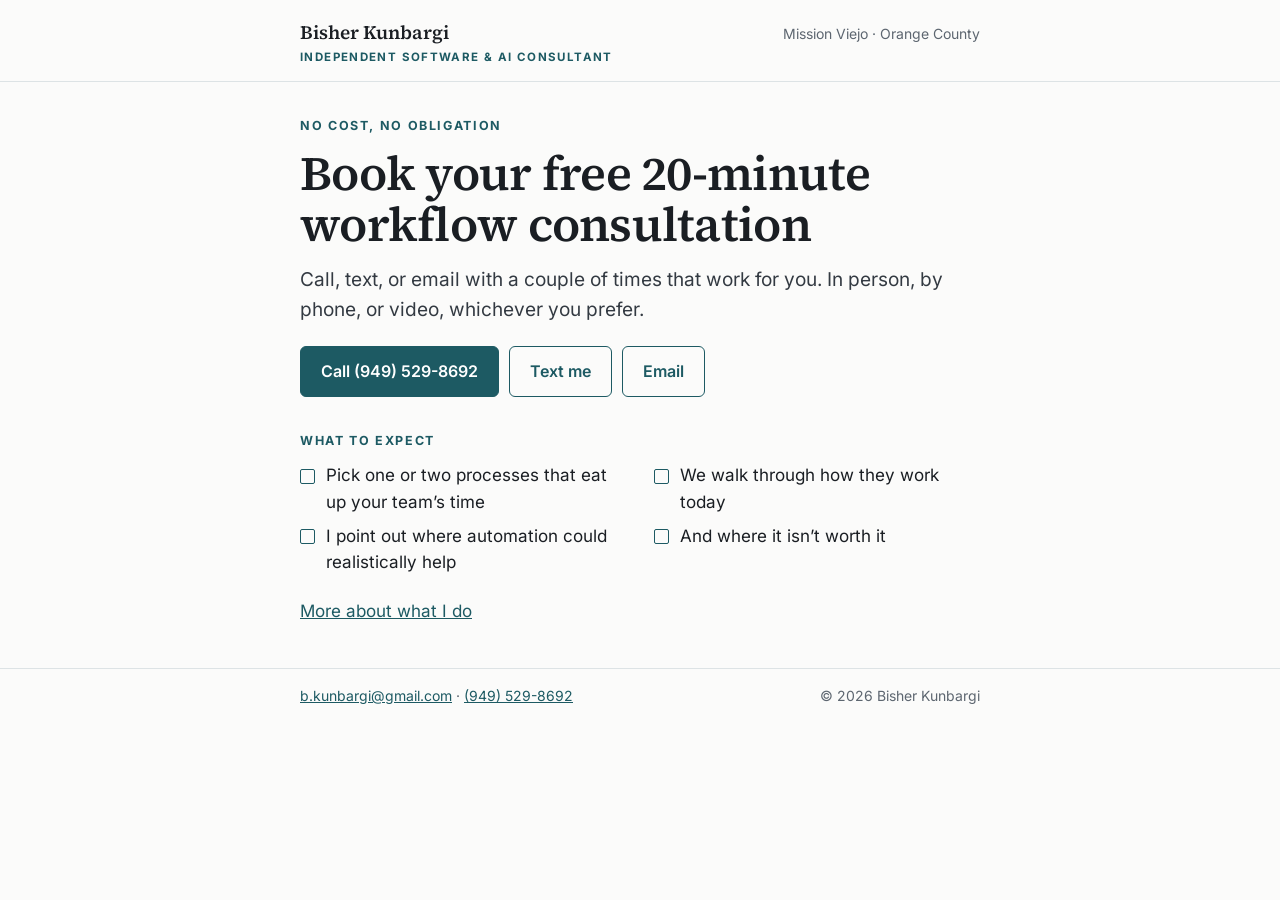
==== book/index.html @ 775f982f "Consulting site for bisher.work Co-Authored-By: Claude Opus 5.5 <noreply@anthropic.com>" ====
<!doctype html>
<html lang="en">
<head>
<meta charset="utf-8">
<meta name="viewport" content="width=device-width, initial-scale=1">
<title>Book a free 20-minute consultation · Bisher Kunbargi</title>
<meta name="description" content="Book a free, no-obligation 20-minute workflow consultation with Bisher Kunbargi.">
<!--
  The QR code on the printed flyer opens this page, so its URL must never change.
  To switch to online booking, paste the Calendly (or Cal.com) link below and push:
  visitors are then forwarded straight to it. Leave it empty to show call/text/email.
-->
<script>
  const BOOKING_URL = "";
  if (BOOKING_URL) location.replace(BOOKING_URL);
</script>
<link rel="icon" href="/favicon.svg" type="image/svg+xml">
<link rel="stylesheet" href="/style.css">
</head>
<body>
<header class="site"><div class="wrap">
  <a class="brand" href="/">Bisher Kunbargi<small>Independent Software &amp; AI Consultant</small></a>
  <span class="where">Mission Viejo · Orange County</span>
</div></header>

<main class="wrap">
  <section>
    <div class="label">No cost, no obligation</div>
    <h1>Book your free <span style="white-space:nowrap">20-minute</span> workflow consultation</h1>
    <p class="lede">Call, text, or email with a couple of times that work for you. In person, by phone, or video, whichever you prefer.</p>
    <div class="actions">
      <a class="btn primary" href="tel:+19495298692">Call (949) 529-8692</a>
      <a class="btn secondary" href="sms:+19495298692">Text me</a>
      <a class="btn secondary" href="mailto:b.kunbargi@gmail.com?subject=Free%2020-minute%20workflow%20consultation&amp;body=Hi%20Bisher%2C%0A%0AI%27d%20like%20to%20book%20the%20free%2020-minute%20workflow%20consultation.%0A%0ABusiness%3A%20%0AA%20process%20I%27d%20like%20to%20talk%20about%3A%20%0ATimes%20that%20work%20for%20me%3A%20%0A">Email</a>
    </div>
  </section>

  <section>
    <div class="label">What to expect</div>
    <ul class="checks">
      <li>Pick one or two processes that eat up your team’s time</li>
      <li>We walk through how they work today</li>
      <li>I point out where automation could realistically help</li>
      <li>And where it isn’t worth it</li>
    </ul>
    <p style="margin-top:22px"><a href="/">More about what I do</a></p>
  </section>
</main>

<footer class="site"><div class="wrap">
  <span><a href="mailto:b.kunbargi@gmail.com">b.kunbargi@gmail.com</a> · <a href="tel:+19495298692">(949) 529-8692</a></span>
  <span>© 2026 Bisher Kunbargi</span>
</div></footer>
</body>
</html>
---- style.css ----
@font-face { font-family: "Inter"; font-weight: 400; font-display: swap; src: url("/fonts/inter-400.woff2") format("woff2"); }
@font-face { font-family: "Inter"; font-weight: 600; font-display: swap; src: url("/fonts/inter-600.woff2") format("woff2"); }
@font-face { font-family: "Inter"; font-weight: 700; font-display: swap; src: url("/fonts/inter-700.woff2") format("woff2"); }
@font-face { font-family: "Source Serif 4"; font-weight: 600; font-display: swap; src: url("/fonts/source-serif-4-600.woff2") format("woff2"); }

:root {
  --bg: #fbfbfa; --surface: #ffffff; --ink: #1a1e23; --body: #333a42; --muted: #5d6670;
  --accent: #1d5a63; --on-accent: #ffffff; --tint: #eef5f5; --rule: #dde3e5;
  --serif: "Source Serif 4", "Iowan Old Style", Georgia, serif;
  --sans: "Inter", -apple-system, "Helvetica Neue", Arial, sans-serif;
  color-scheme: light dark;
}
@media (prefers-color-scheme: dark) {
  :root {
    --bg: #111518; --surface: #171c20; --ink: #eef2f3; --body: #c9d1d6; --muted: #98a3ab;
    --accent: #74b6be; --on-accent: #0b1d20; --tint: #16262a; --rule: #2a3439;
  }
}

* { box-sizing: border-box; margin: 0; padding: 0; }
html { -webkit-text-size-adjust: 100%; }
body { background: var(--bg); color: var(--body); font-family: var(--sans); font-size: 17px; line-height: 1.55; }
a { color: var(--accent); }
.wrap { max-width: 720px; margin: 0 auto; padding: 0 20px; }

header.site { border-bottom: 1px solid var(--rule); }
header.site .wrap { display: flex; justify-content: space-between; align-items: baseline; gap: 12px; padding-top: 18px; padding-bottom: 14px; flex-wrap: wrap; }
.brand { font-family: var(--serif); font-weight: 600; font-size: 19px; color: var(--ink); text-decoration: none; }
.brand small { display: block; font-family: var(--sans); font-size: 11.5px; font-weight: 700; letter-spacing: .12em; text-transform: uppercase; color: var(--accent); margin-top: 2px; }
.where { font-size: 14px; color: var(--muted); }

section { padding: 34px 0 0; }
h1 { font-family: var(--serif); font-weight: 600; font-size: clamp(34px, 8vw, 48px); line-height: 1.08; letter-spacing: -0.015em; color: var(--ink); }
.lede { font-size: 19px; margin-top: 14px; max-width: 36em; }
.label { font-size: 12.5px; font-weight: 700; letter-spacing: .13em; text-transform: uppercase; color: var(--accent); margin-bottom: 12px; }
h2 { font-family: var(--serif); font-weight: 600; font-size: 26px; line-height: 1.2; color: var(--ink); margin-bottom: 10px; }
h3 { font-size: 17px; font-weight: 600; color: var(--ink); line-height: 1.35; }

.actions { display: flex; flex-wrap: wrap; gap: 10px; margin-top: 22px; }
.btn { display: inline-flex; align-items: center; justify-content: center; min-height: 48px; padding: 12px 20px; border-radius: 6px;
       font-weight: 600; font-size: 16px; text-decoration: none; border: 1.5px solid var(--accent); }
.btn.primary { background: var(--accent); color: var(--on-accent); }
.btn.secondary { color: var(--accent); background: transparent; }
.btn:focus-visible { outline: 3px solid var(--ink); outline-offset: 2px; }

ul.checks { list-style: none; display: grid; gap: 8px 28px; }
ul.checks li { position: relative; padding-left: 26px; color: var(--ink); }
ul.checks li::before { content: ""; position: absolute; left: 0; top: .38em; width: 13px; height: 13px; border: 1.5px solid var(--accent); border-radius: 2px; }
@media (min-width: 620px) { ul.checks { grid-template-columns: 1fr 1fr; } }

.services { display: grid; gap: 18px 32px; border-top: 1px solid var(--rule); padding-top: 18px; }
@media (min-width: 620px) { .services { grid-template-columns: 1fr 1fr; } }
.svc { display: grid; grid-template-columns: 34px 1fr; }
.svc .n { font-family: var(--serif); font-weight: 600; color: var(--accent); }
.svc p { font-size: 15.5px; margin-top: 3px; }

.how { display: grid; gap: 16px 28px; border-top: 1px solid var(--rule); padding-top: 18px; }
@media (min-width: 620px) { .how { grid-template-columns: repeat(3, 1fr); } }
.how p { font-size: 15.5px; color: var(--muted); margin-top: 3px; }

.offer { background: var(--tint); border: 1.5px solid var(--accent); border-radius: 8px; padding: 24px 22px; }
.offer .tag { font-size: 12px; font-weight: 700; letter-spacing: .13em; text-transform: uppercase; color: var(--accent); }
.offer h2 { font-family: var(--sans); font-weight: 700; font-size: 22px; text-transform: uppercase; letter-spacing: .01em; margin: 6px 0 10px; }
.offer .fine { font-size: 14.5px; color: var(--muted); margin-top: 10px; }

dl.contact { display: grid; grid-template-columns: max-content 1fr; gap: 8px 18px; border-top: 1px solid var(--rule); padding-top: 18px; }
dl.contact dt { color: var(--muted); font-size: 15px; }
dl.contact dd { color: var(--ink); font-weight: 600; overflow-wrap: anywhere; }

footer.site { margin-top: 44px; border-top: 1px solid var(--rule); }
footer.site .wrap { display: flex; justify-content: space-between; gap: 12px; flex-wrap: wrap; padding-top: 16px; padding-bottom: 28px; font-size: 14px; color: var(--muted); }
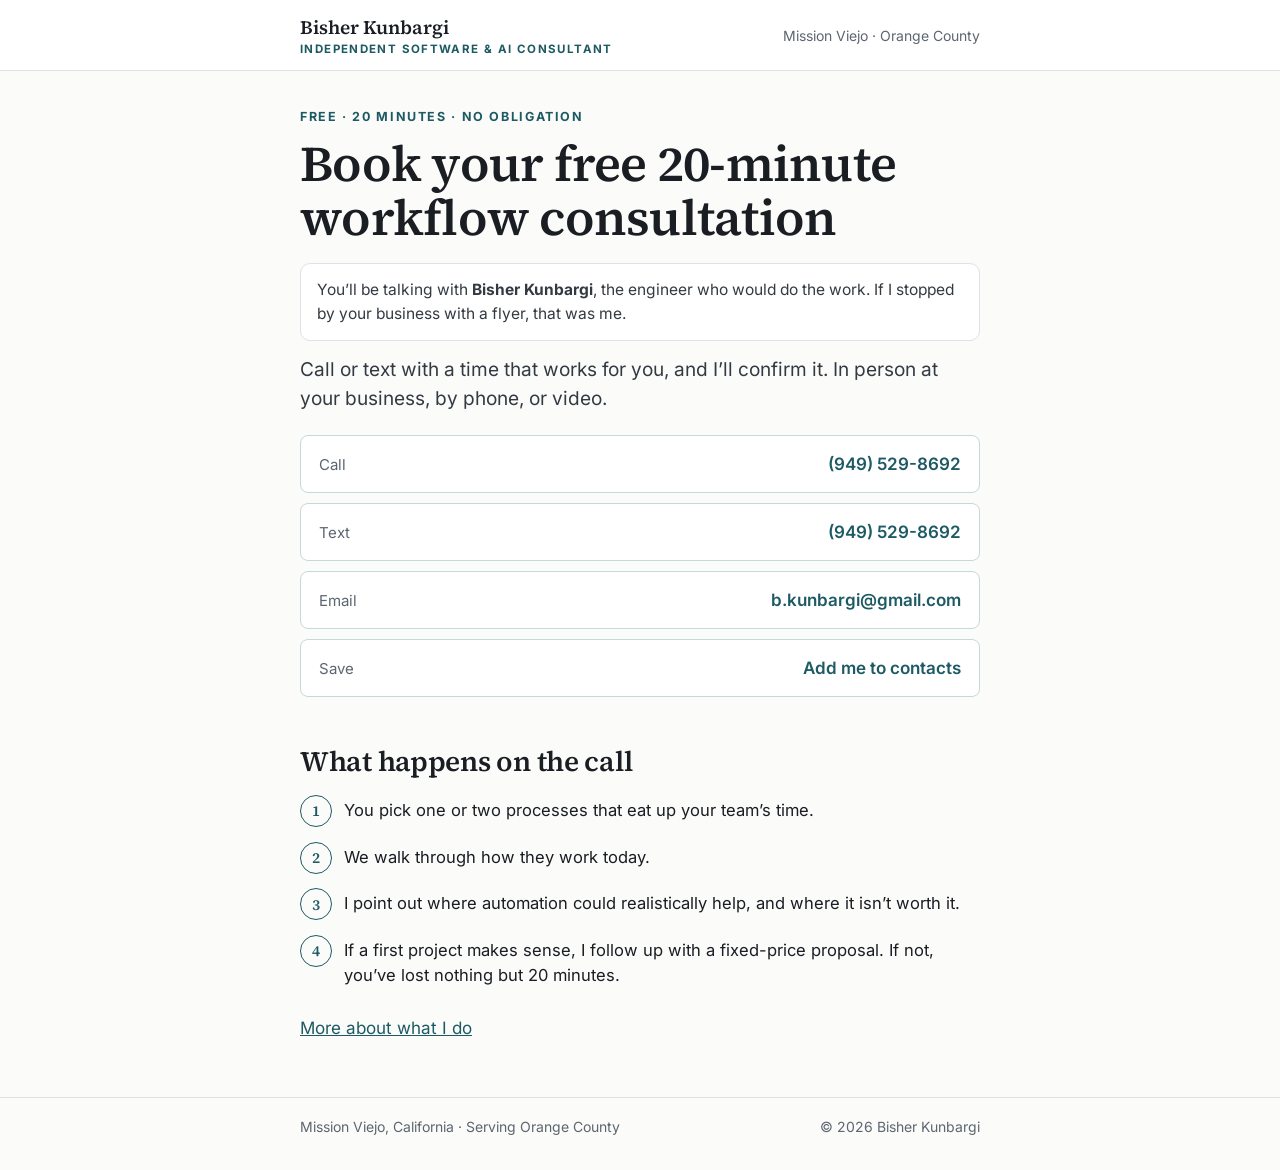
==== commit 90ac346a: "Redesign from review: clear hierarchy, listed contact rows, about section, call steps, SEO and share" ====
--- a/book/index.html
+++ b/book/index.html
@@ -3,17 +3,23 @@
 <head>
 <meta charset="utf-8">
 <meta name="viewport" content="width=device-width, initial-scale=1">
+<meta name="color-scheme" content="only light">
 <title>Book a free 20-minute consultation · Bisher Kunbargi</title>
-<meta name="description" content="Book a free, no-obligation 20-minute workflow consultation with Bisher Kunbargi.">
+<meta name="description" content="Book a free, no-obligation 20-minute workflow consultation with Bisher Kunbargi, a software engineer in Mission Viejo.">
+<link rel="canonical" href="https://bisher.work/book/">
+<meta property="og:site_name" content="Bisher Kunbargi">
+<meta property="og:title" content="Book a free 20-minute workflow consultation">
+<meta property="og:description" content="No cost, no obligation. In person, by phone, or video.">
+<meta property="og:url" content="https://bisher.work/book/">
+<meta property="og:type" content="website">
+<meta property="og:image" content="https://bisher.work/og.png">
+<meta name="twitter:card" content="summary_large_image">
 <!--
   The QR code on the printed flyer opens this page, so its URL must never change.
-  To switch to online booking, paste the Calendly (or Cal.com) link below and push:
-  visitors are then forwarded straight to it. Leave it empty to show call/text/email.
+  When online booking exists, add a "Pick a time" button (class="btn") above the
+  contact rows that links to the Calendly/Cal.com page. Link out; don't redirect,
+  so this page (and the call/text fallback) stays one Back tap away.
 -->
-<script>
-  const BOOKING_URL = "";
-  if (BOOKING_URL) location.replace(BOOKING_URL);
-</script>
 <link rel="icon" href="/favicon.svg" type="image/svg+xml">
 <link rel="stylesheet" href="/style.css">
 </head>
@@ -24,31 +30,35 @@
 </div></header>
 
 <main class="wrap">
-  <section>
-    <div class="label">No cost, no obligation</div>
+  <section class="hero">
+    <div class="eyebrow">Free · 20 minutes · No obligation</div>
     <h1>Book your free <span style="white-space:nowrap">20-minute</span> workflow consultation</h1>
-    <p class="lede">Call, text, or email with a couple of times that work for you. In person, by phone, or video, whichever you prefer.</p>
-    <div class="actions">
-      <a class="btn primary" href="tel:+19495298692">Call (949) 529-8692</a>
-      <a class="btn secondary" href="sms:+19495298692">Text me</a>
-      <a class="btn secondary" href="mailto:b.kunbargi@gmail.com?subject=Free%2020-minute%20workflow%20consultation&amp;body=Hi%20Bisher%2C%0A%0AI%27d%20like%20to%20book%20the%20free%2020-minute%20workflow%20consultation.%0A%0ABusiness%3A%20%0AA%20process%20I%27d%20like%20to%20talk%20about%3A%20%0ATimes%20that%20work%20for%20me%3A%20%0A">Email</a>
+    <div class="person">
+      <div>You’ll be talking with <b>Bisher Kunbargi</b>, the engineer who would do the work. If I stopped by your business with a flyer, that was me.</div>
+    </div>
+    <p class="lede">Call or text with a time that works for you, and I’ll confirm it. In person at your business, by phone, or video.</p>
+    <div class="rows" style="margin-top:22px">
+      <a class="row" href="tel:+19495298692"><span>Call</span><b>(949) 529-8692</b></a>
+      <a class="row" href="sms:+19495298692"><span>Text</span><b>(949) 529-8692</b></a>
+      <a class="row" href="mailto:b.kunbargi@gmail.com?subject=Free%2020-minute%20workflow%20consultation&amp;body=Hi%20Bisher%2C%0A%0AI%27d%20like%20to%20book%20the%20free%2020-minute%20workflow%20consultation.%0A%0ABusiness%3A%20%0AA%20process%20I%27d%20like%20to%20talk%20about%3A%20%0ATimes%20that%20work%20for%20me%3A%20%0A"><span>Email</span><b>b.kunbargi@gmail.com</b></a>
+      <a class="row" href="/bisher-kunbargi.vcf"><span>Save</span><b>Add me to contacts</b></a>
     </div>
   </section>
 
   <section>
-    <div class="label">What to expect</div>
-    <ul class="checks">
-      <li>Pick one or two processes that eat up your team’s time</li>
-      <li>We walk through how they work today</li>
-      <li>I point out where automation could realistically help</li>
-      <li>And where it isn’t worth it</li>
-    </ul>
-    <p style="margin-top:22px"><a href="/">More about what I do</a></p>
+    <h2>What happens on the call</h2>
+    <ol class="steps plain">
+      <li><p>You pick one or two processes that eat up your team’s time.</p></li>
+      <li><p>We walk through how they work today.</p></li>
+      <li><p>I point out where automation could realistically help, and where it isn’t worth it.</p></li>
+      <li><p>If a first project makes sense, I follow up with a fixed-price proposal. If not, you’ve lost nothing but 20 minutes.</p></li>
+    </ol>
+    <p style="margin-top:26px"><a href="/">More about what I do</a></p>
   </section>
 </main>
 
 <footer class="site"><div class="wrap">
-  <span><a href="mailto:b.kunbargi@gmail.com">b.kunbargi@gmail.com</a> · <a href="tel:+19495298692">(949) 529-8692</a></span>
+  <span>Mission Viejo, California · Serving Orange County</span>
   <span>© 2026 Bisher Kunbargi</span>
 </div></footer>
 </body>
--- a/style.css
+++ b/style.css
@@ -5,67 +5,95 @@
 
 :root {
   --bg: #fbfbfa; --surface: #ffffff; --ink: #1a1e23; --body: #333a42; --muted: #5d6670;
-  --accent: #1d5a63; --on-accent: #ffffff; --tint: #eef5f5; --rule: #dde3e5;
+  --accent: #1d5a63; --accent-hover: #164850; --on-accent: #ffffff; --tint: #eef5f5; --rule: #dde3e5; --rule-strong: #c6d9da;
   --serif: "Source Serif 4", "Iowan Old Style", Georgia, serif;
   --sans: "Inter", -apple-system, "Helvetica Neue", Arial, sans-serif;
-  color-scheme: light dark;
-}
-@media (prefers-color-scheme: dark) {
-  :root {
-    --bg: #111518; --surface: #171c20; --ink: #eef2f3; --body: #c9d1d6; --muted: #98a3ab;
-    --accent: #74b6be; --on-accent: #0b1d20; --tint: #16262a; --rule: #2a3439;
-  }
+  color-scheme: only light;
 }
 
 * { box-sizing: border-box; margin: 0; padding: 0; }
 html { -webkit-text-size-adjust: 100%; }
 body { background: var(--bg); color: var(--body); font-family: var(--sans); font-size: 17px; line-height: 1.55; }
 a { color: var(--accent); }
+a[href^="tel:"], a[href^="sms:"] { white-space: nowrap; }
 .wrap { max-width: 720px; margin: 0 auto; padding: 0 20px; }
 
-header.site { border-bottom: 1px solid var(--rule); }
-header.site .wrap { display: flex; justify-content: space-between; align-items: baseline; gap: 12px; padding-top: 18px; padding-bottom: 14px; flex-wrap: wrap; }
-.brand { font-family: var(--serif); font-weight: 600; font-size: 19px; color: var(--ink); text-decoration: none; }
+/* header / footer */
+header.site { border-bottom: 1px solid var(--rule); background: var(--surface); }
+header.site .wrap { display: flex; justify-content: space-between; align-items: center; gap: 12px; padding-top: 16px; padding-bottom: 14px; }
+.brand { font-family: var(--serif); font-weight: 600; font-size: 19px; color: var(--ink); text-decoration: none; line-height: 1.25; }
 .brand small { display: block; font-family: var(--sans); font-size: 11.5px; font-weight: 700; letter-spacing: .12em; text-transform: uppercase; color: var(--accent); margin-top: 2px; }
-.where { font-size: 14px; color: var(--muted); }
+.where { font-size: 14px; color: var(--muted); text-align: right; }
+@media (max-width: 519px) { .where { display: none; } }
+footer.site { margin-top: 56px; border-top: 1px solid var(--rule); }
+footer.site .wrap { display: flex; justify-content: space-between; gap: 12px; flex-wrap: wrap; padding-top: 18px; padding-bottom: 32px; font-size: 14px; color: var(--muted); }
 
-section { padding: 34px 0 0; }
-h1 { font-family: var(--serif); font-weight: 600; font-size: clamp(34px, 8vw, 48px); line-height: 1.08; letter-spacing: -0.015em; color: var(--ink); }
-.lede { font-size: 19px; margin-top: 14px; max-width: 36em; }
-.label { font-size: 12.5px; font-weight: 700; letter-spacing: .13em; text-transform: uppercase; color: var(--accent); margin-bottom: 12px; }
-h2 { font-family: var(--serif); font-weight: 600; font-size: 26px; line-height: 1.2; color: var(--ink); margin-bottom: 10px; }
+/* type */
+section { padding-top: 48px; }
+section.hero { padding-top: 36px; }
+h1 { font-family: var(--serif); font-weight: 600; font-size: clamp(34px, 8vw, 50px); line-height: 1.08; letter-spacing: -0.015em; color: var(--ink); text-wrap: balance; }
+h2 { font-family: var(--serif); font-weight: 600; font-size: 24px; line-height: 1.2; letter-spacing: -0.01em; color: var(--ink); margin-bottom: 16px; text-wrap: balance; }
+@media (min-width: 720px) { h2 { font-size: 28px; } }
 h3 { font-size: 17px; font-weight: 600; color: var(--ink); line-height: 1.35; }
+.lede { font-size: 19px; margin-top: 14px; max-width: 34em; }
+.eyebrow { font-size: 12.5px; font-weight: 700; letter-spacing: .13em; text-transform: uppercase; color: var(--accent); margin-bottom: 10px; }
+.aside { margin-top: 12px; font-size: 15px; color: var(--muted); }
+.muted { color: var(--muted); }
 
-.actions { display: flex; flex-wrap: wrap; gap: 10px; margin-top: 22px; }
-.btn { display: inline-flex; align-items: center; justify-content: center; min-height: 48px; padding: 12px 20px; border-radius: 6px;
-       font-weight: 600; font-size: 16px; text-decoration: none; border: 1.5px solid var(--accent); }
-.btn.primary { background: var(--accent); color: var(--on-accent); }
-.btn.secondary { color: var(--accent); background: transparent; }
-.btn:focus-visible { outline: 3px solid var(--ink); outline-offset: 2px; }
+/* buttons */
+.actions { display: flex; flex-wrap: wrap; gap: 10px; margin-top: 24px; }
+.btn { display: inline-flex; align-items: center; justify-content: center; min-height: 52px; padding: 14px 22px; border-radius: 8px;
+       font-weight: 600; font-size: 16.5px; text-decoration: none; background: var(--accent); color: var(--on-accent); border: 0; }
+.btn:hover { background: var(--accent-hover); }
+.btn:focus-visible, .row:focus-visible { outline: 3px solid var(--ink); outline-offset: 2px; }
+@media (max-width: 519px) { .actions .btn { flex: 1 1 100%; } }
 
-ul.checks { list-style: none; display: grid; gap: 8px 28px; }
-ul.checks li { position: relative; padding-left: 26px; color: var(--ink); }
-ul.checks li::before { content: ""; position: absolute; left: 0; top: .38em; width: 13px; height: 13px; border: 1.5px solid var(--accent); border-radius: 2px; }
-@media (min-width: 620px) { ul.checks { grid-template-columns: 1fr 1fr; } }
+/* lists */
+ul.dots { list-style: none; display: grid; gap: 8px; }
+ul.dots li { position: relative; padding-left: 22px; color: var(--ink); }
+ul.dots li::before { content: ""; position: absolute; left: 2px; top: .62em; width: 7px; height: 7px; border-radius: 50%; background: var(--accent); }
 
-.services { display: grid; gap: 18px 32px; border-top: 1px solid var(--rule); padding-top: 18px; }
+/* services */
+.services { display: grid; gap: 20px 32px; }
 @media (min-width: 620px) { .services { grid-template-columns: 1fr 1fr; } }
 .svc { display: grid; grid-template-columns: 34px 1fr; }
 .svc .n { font-family: var(--serif); font-weight: 600; color: var(--accent); }
 .svc p { font-size: 15.5px; margin-top: 3px; }
+.svc.note p { font-family: var(--serif); font-size: 16.5px; color: var(--muted); margin-top: 0; }
+.svc.note a { color: var(--accent); }
 
-.how { display: grid; gap: 16px 28px; border-top: 1px solid var(--rule); padding-top: 18px; }
-@media (min-width: 620px) { .how { grid-template-columns: repeat(3, 1fr); } }
-.how p { font-size: 15.5px; color: var(--muted); margin-top: 3px; }
+/* steps */
+ol.steps { list-style: none; counter-reset: s; display: grid; gap: 18px; }
+@media (min-width: 680px) { ol.steps.cols { grid-template-columns: repeat(3, 1fr); gap: 28px; } }
+ol.steps li { counter-increment: s; position: relative; padding-left: 44px; }
+ol.steps li::before { content: counter(s); position: absolute; left: 0; top: 0; width: 30px; height: 30px; border-radius: 50%;
+  border: 1.5px solid var(--accent); color: var(--accent); font-family: var(--serif); font-weight: 600; font-size: 15px;
+  display: flex; align-items: center; justify-content: center; }
+ol.steps h3 { margin-top: 3px; }
+ol.steps p { font-size: 15.5px; color: var(--muted); margin-top: 3px; }
+ol.steps.plain li p { color: var(--ink); font-size: 16.5px; margin-top: 3px; }
 
-.offer { background: var(--tint); border: 1.5px solid var(--accent); border-radius: 8px; padding: 24px 22px; }
-.offer .tag { font-size: 12px; font-weight: 700; letter-spacing: .13em; text-transform: uppercase; color: var(--accent); }
-.offer h2 { font-family: var(--sans); font-weight: 700; font-size: 22px; text-transform: uppercase; letter-spacing: .01em; margin: 6px 0 10px; }
+/* about */
+.about { display: grid; grid-template-columns: 1fr; gap: 18px; }
+.about.has-photo { grid-template-columns: 96px 1fr; align-items: start; }
+.about img { width: 96px; height: 96px; border-radius: 50%; object-fit: cover; }
+.about p + p { margin-top: 10px; }
+
+/* offer */
+.offer { background: var(--tint); border: 1px solid var(--rule-strong); border-radius: 10px; padding: 28px 24px; }
+.offer h2 { margin: 4px 0 10px; }
 .offer .fine { font-size: 14.5px; color: var(--muted); margin-top: 10px; }
 
-dl.contact { display: grid; grid-template-columns: max-content 1fr; gap: 8px 18px; border-top: 1px solid var(--rule); padding-top: 18px; }
-dl.contact dt { color: var(--muted); font-size: 15px; }
-dl.contact dd { color: var(--ink); font-weight: 600; overflow-wrap: anywhere; }
+/* contact rows: tappable, and the value is always visible */
+.rows { display: grid; gap: 10px; }
+@media (min-width: 620px) { .rows.two { grid-template-columns: 1fr 1fr; } }
+.row { display: flex; justify-content: space-between; align-items: center; gap: 14px; min-height: 58px; padding: 14px 18px;
+       background: var(--surface); border: 1px solid var(--rule-strong); border-radius: 8px; text-decoration: none; color: var(--ink); }
+.row:hover { border-color: var(--accent); }
+.row span { color: var(--muted); font-size: 15px; }
+.row b { font-weight: 600; color: var(--accent); overflow-wrap: anywhere; text-align: right; }
 
-footer.site { margin-top: 44px; border-top: 1px solid var(--rule); }
-footer.site .wrap { display: flex; justify-content: space-between; gap: 12px; flex-wrap: wrap; padding-top: 16px; padding-bottom: 28px; font-size: 14px; color: var(--muted); }
+/* booking page person line */
+.person { display: flex; gap: 14px; align-items: center; margin-top: 18px; padding: 14px 16px; background: var(--surface);
+          border: 1px solid var(--rule); border-radius: 10px; font-size: 15.5px; }
+.person img { width: 52px; height: 52px; border-radius: 50%; object-fit: cover; flex: none; }
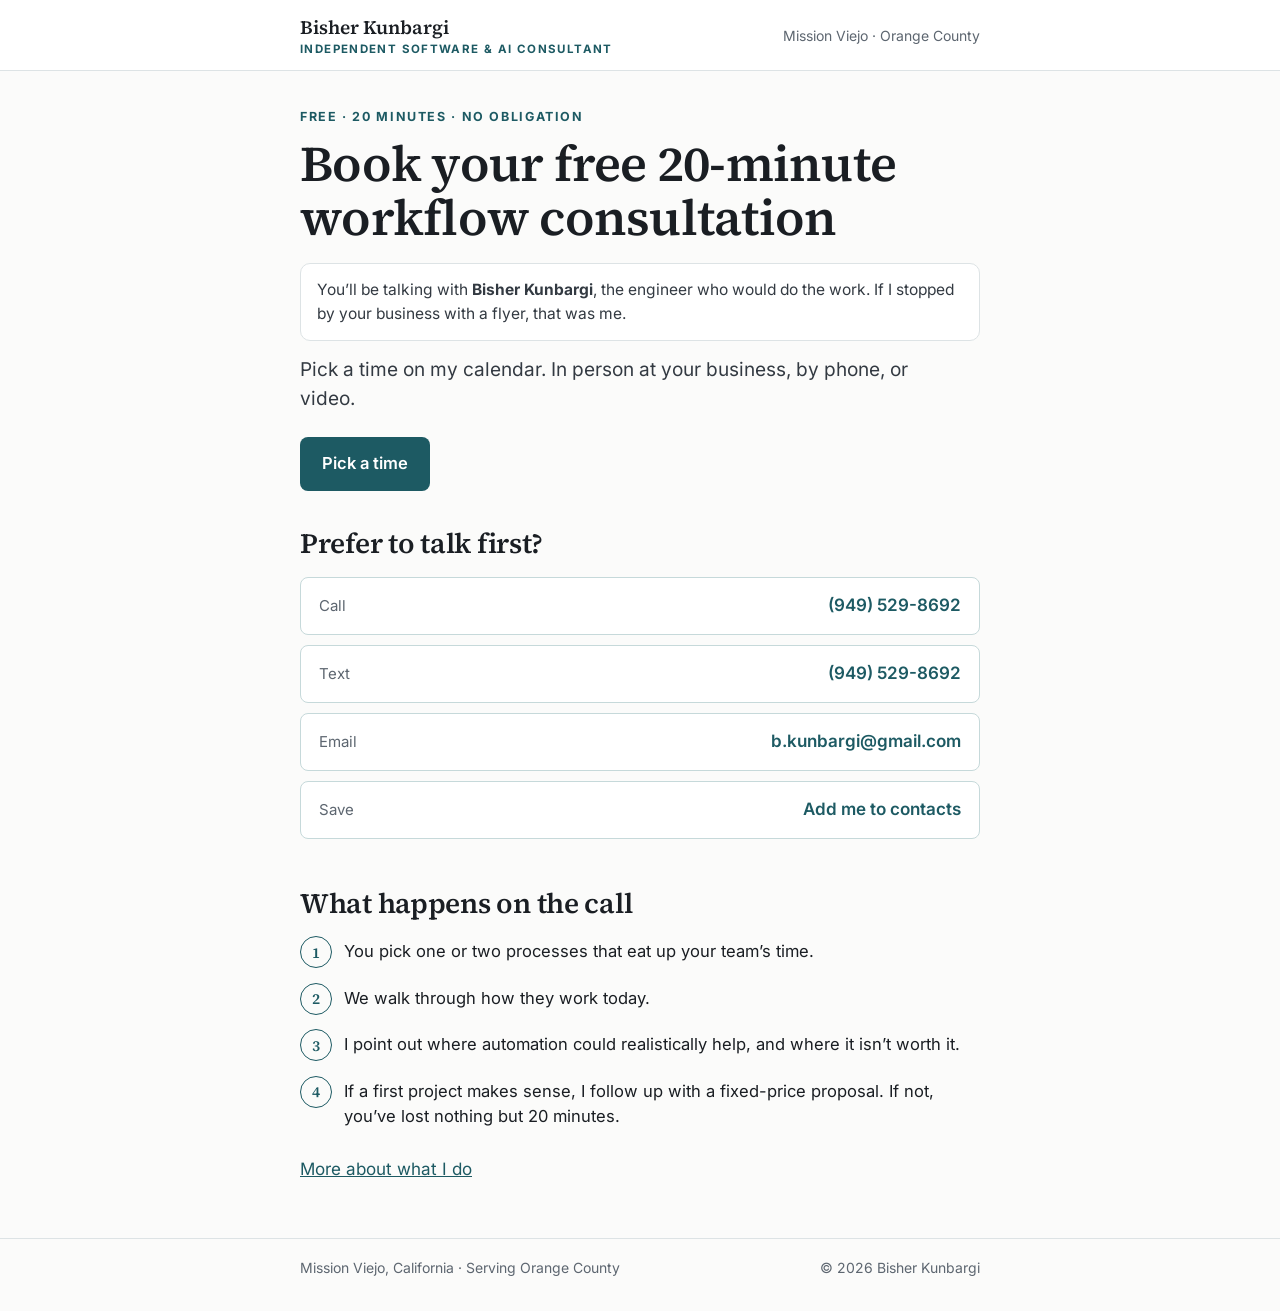
==== commit 7acf37dc: "Add Calendly booking button, background from LinkedIn, LinkedIn link Co-Authored-By: Claude Opus 5.5" ====
--- a/book/index.html
+++ b/book/index.html
@@ -16,9 +16,9 @@
 <meta name="twitter:card" content="summary_large_image">
 <!--
   The QR code on the printed flyer opens this page, so its URL must never change.
-  When online booking exists, add a "Pick a time" button (class="btn") above the
-  contact rows that links to the Calendly/Cal.com page. Link out; don't redirect,
-  so this page (and the call/text fallback) stays one Back tap away.
+  "Pick a time" links out to Calendly (no redirect), so this page and the
+  call/text fallback stay one Back tap away. If the Calendly link changes,
+  update it here and in /index.html (2 places).
 -->
 <link rel="icon" href="/favicon.svg" type="image/svg+xml">
 <link rel="stylesheet" href="/style.css">
@@ -36,8 +36,10 @@
     <div class="person">
       <div>You’ll be talking with <b>Bisher Kunbargi</b>, the engineer who would do the work. If I stopped by your business with a flyer, that was me.</div>
     </div>
-    <p class="lede">Call or text with a time that works for you, and I’ll confirm it. In person at your business, by phone, or video.</p>
-    <div class="rows" style="margin-top:22px">
+    <p class="lede">Pick a time on my calendar. In person at your business, by phone, or video.</p>
+    <div class="actions"><a class="btn" href="https://calendly.com/ben-kun/new-meeting">Pick a time</a></div>
+    <h2 style="margin-top:36px">Prefer to talk first?</h2>
+    <div class="rows">
       <a class="row" href="tel:+19495298692"><span>Call</span><b>(949) 529-8692</b></a>
       <a class="row" href="sms:+19495298692"><span>Text</span><b>(949) 529-8692</b></a>
       <a class="row" href="mailto:b.kunbargi@gmail.com?subject=Free%2020-minute%20workflow%20consultation&amp;body=Hi%20Bisher%2C%0A%0AI%27d%20like%20to%20book%20the%20free%2020-minute%20workflow%20consultation.%0A%0ABusiness%3A%20%0AA%20process%20I%27d%20like%20to%20talk%20about%3A%20%0ATimes%20that%20work%20for%20me%3A%20%0A"><span>Email</span><b>b.kunbargi@gmail.com</b></a>
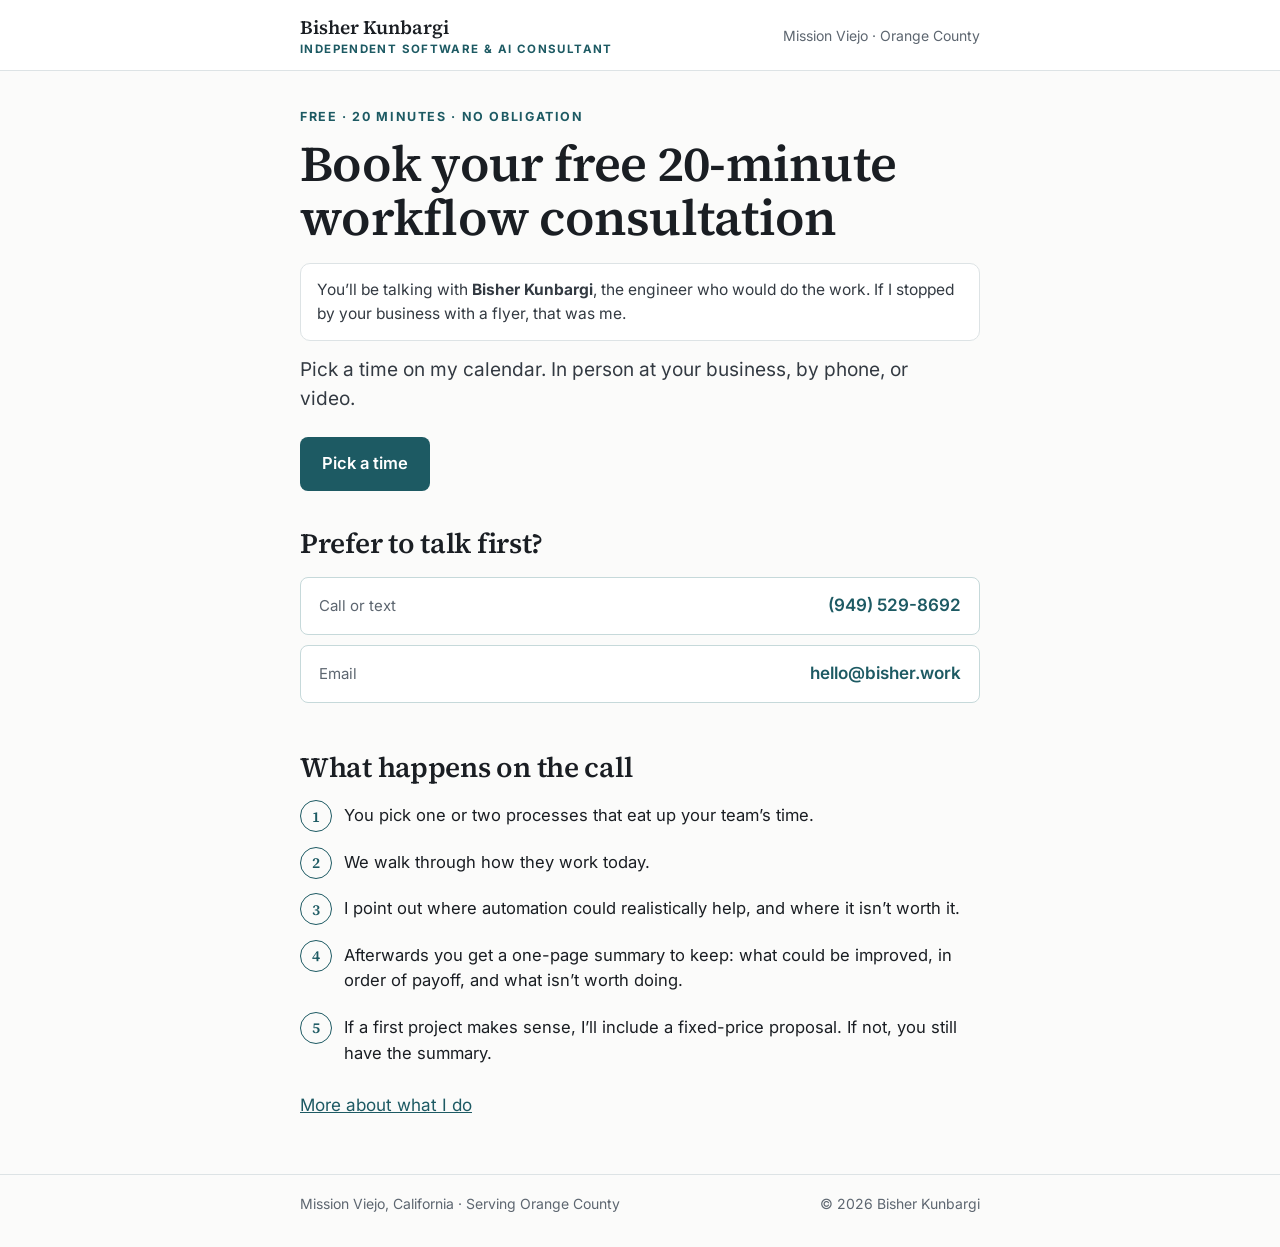
==== commit 572a4c20: "Free workflow review with a one-page summary; call-or-text and hello@bisher.work contact rows Co-Aut" ====
--- a/book/index.html
+++ b/book/index.html
@@ -9,7 +9,7 @@
 <link rel="canonical" href="https://bisher.work/book/">
 <meta property="og:site_name" content="Bisher Kunbargi">
 <meta property="og:title" content="Book a free 20-minute workflow consultation">
-<meta property="og:description" content="No cost, no obligation. In person, by phone, or video.">
+<meta property="og:description" content="No cost, no obligation. You keep a one-page summary of what could be improved.">
 <meta property="og:url" content="https://bisher.work/book/">
 <meta property="og:type" content="website">
 <meta property="og:image" content="https://bisher.work/og.png">
@@ -37,13 +37,11 @@
       <div>You’ll be talking with <b>Bisher Kunbargi</b>, the engineer who would do the work. If I stopped by your business with a flyer, that was me.</div>
     </div>
     <p class="lede">Pick a time on my calendar. In person at your business, by phone, or video.</p>
-    <div class="actions"><a class="btn" href="https://calendly.com/ben-kun/new-meeting">Pick a time</a></div>
+    <div class="actions"><a class="btn" href="https://calendly.com/bkunbargi/new-meeting">Pick a time</a></div>
     <h2 style="margin-top:36px">Prefer to talk first?</h2>
     <div class="rows">
-      <a class="row" href="tel:+19495298692"><span>Call</span><b>(949) 529-8692</b></a>
-      <a class="row" href="sms:+19495298692"><span>Text</span><b>(949) 529-8692</b></a>
-      <a class="row" href="mailto:b.kunbargi@gmail.com?subject=Free%2020-minute%20workflow%20consultation&amp;body=Hi%20Bisher%2C%0A%0AI%27d%20like%20to%20book%20the%20free%2020-minute%20workflow%20consultation.%0A%0ABusiness%3A%20%0AA%20process%20I%27d%20like%20to%20talk%20about%3A%20%0ATimes%20that%20work%20for%20me%3A%20%0A"><span>Email</span><b>b.kunbargi@gmail.com</b></a>
-      <a class="row" href="/bisher-kunbargi.vcf"><span>Save</span><b>Add me to contacts</b></a>
+      <a class="row" href="tel:+19495298692"><span>Call or text</span><b>(949) 529-8692</b></a>
+      <a class="row" href="mailto:hello@bisher.work?subject=Free%2020-minute%20workflow%20consultation&amp;body=Hi%20Bisher%2C%0A%0AI%27d%20like%20to%20book%20the%20free%2020-minute%20workflow%20consultation.%0A%0ABusiness%3A%20%0AA%20process%20I%27d%20like%20to%20talk%20about%3A%20%0ATimes%20that%20work%20for%20me%3A%20%0A"><span>Email</span><b>hello@bisher.work</b></a>
     </div>
   </section>
 
@@ -53,7 +51,8 @@
       <li><p>You pick one or two processes that eat up your team’s time.</p></li>
       <li><p>We walk through how they work today.</p></li>
       <li><p>I point out where automation could realistically help, and where it isn’t worth it.</p></li>
-      <li><p>If a first project makes sense, I follow up with a fixed-price proposal. If not, you’ve lost nothing but 20 minutes.</p></li>
+      <li><p>Afterwards you get a one-page summary to keep: what could be improved, in order of payoff, and what isn’t worth doing.</p></li>
+      <li><p>If a first project makes sense, I’ll include a fixed-price proposal. If not, you still have the summary.</p></li>
     </ol>
     <p style="margin-top:26px"><a href="/">More about what I do</a></p>
   </section>
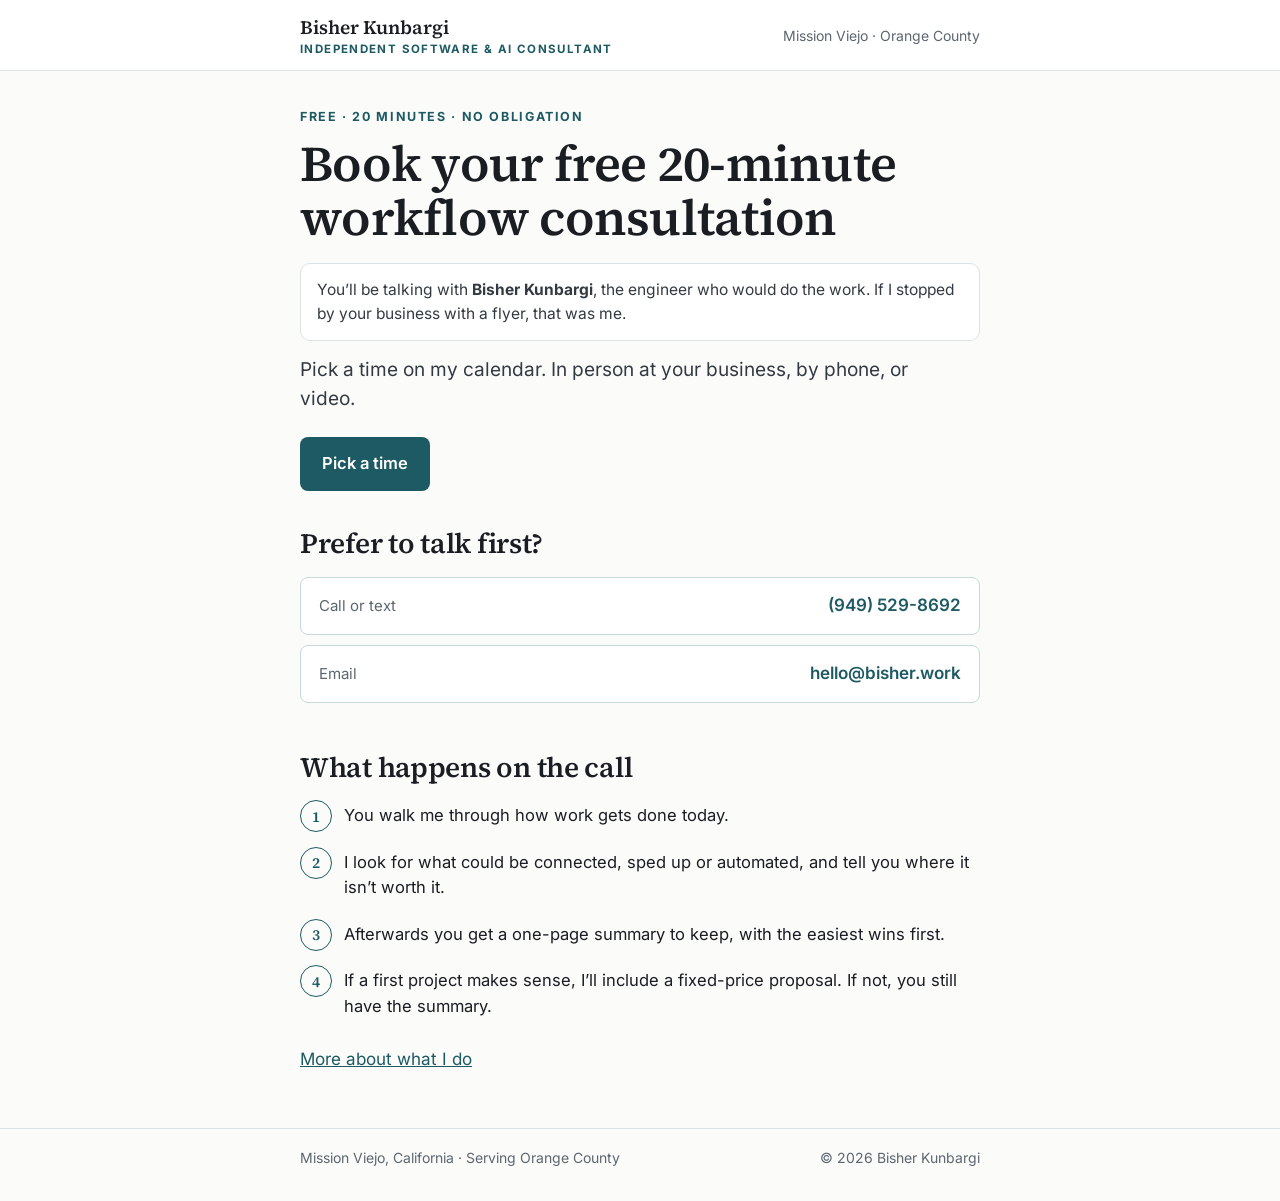
==== commit ac02f62b: "Workflow review copy: you walk me through it; summary of what can be connected, sped up or automated" ====
--- a/book/index.html
+++ b/book/index.html
@@ -9,7 +9,7 @@
 <link rel="canonical" href="https://bisher.work/book/">
 <meta property="og:site_name" content="Bisher Kunbargi">
 <meta property="og:title" content="Book a free 20-minute workflow consultation">
-<meta property="og:description" content="No cost, no obligation. You keep a one-page summary of what could be improved.">
+<meta property="og:description" content="No cost, no obligation. You keep a one-page summary of what could be connected, sped up or automated.">
 <meta property="og:url" content="https://bisher.work/book/">
 <meta property="og:type" content="website">
 <meta property="og:image" content="https://bisher.work/og.png">
@@ -48,10 +48,9 @@
   <section>
     <h2>What happens on the call</h2>
     <ol class="steps plain">
-      <li><p>You pick one or two processes that eat up your team’s time.</p></li>
-      <li><p>We walk through how they work today.</p></li>
-      <li><p>I point out where automation could realistically help, and where it isn’t worth it.</p></li>
-      <li><p>Afterwards you get a one-page summary to keep: what could be improved, in order of payoff, and what isn’t worth doing.</p></li>
+      <li><p>You walk me through how work gets done today.</p></li>
+      <li><p>I look for what could be connected, sped up or automated, and tell you where it isn’t worth it.</p></li>
+      <li><p>Afterwards you get a one-page summary to keep, with the easiest wins first.</p></li>
       <li><p>If a first project makes sense, I’ll include a fixed-price proposal. If not, you still have the summary.</p></li>
     </ol>
     <p style="margin-top:26px"><a href="/">More about what I do</a></p>
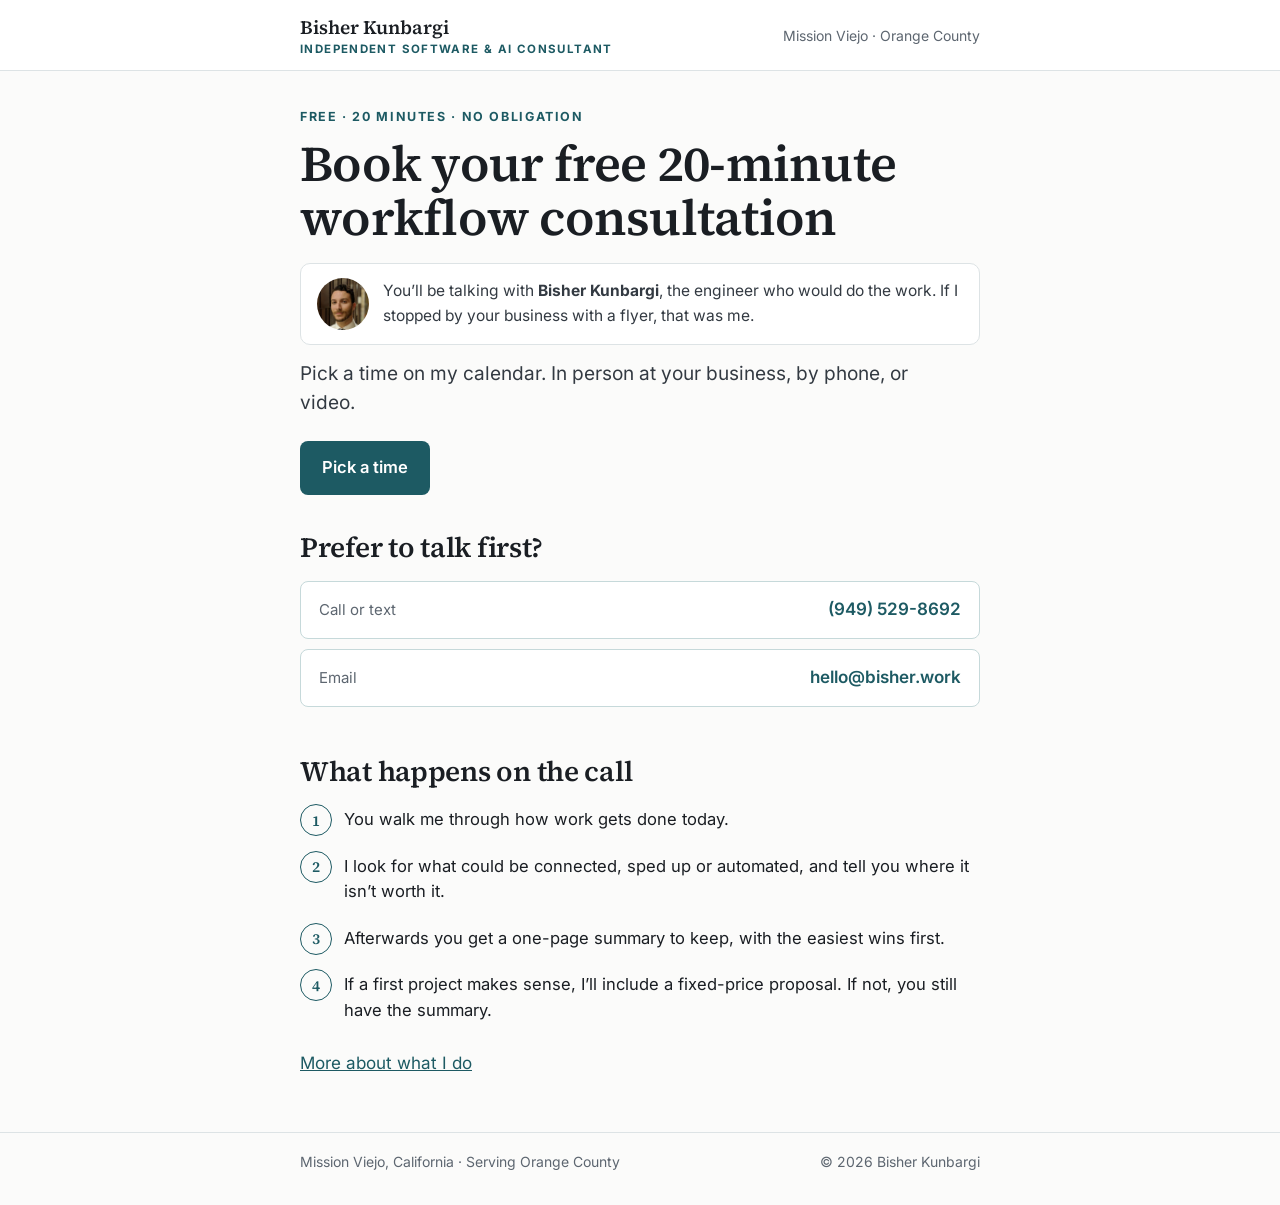
==== commit 054aca1a: "Add photo, example workflows (today vs after), photo in share image and booking page Co-Authored-By:" ====
--- a/book/index.html
+++ b/book/index.html
@@ -4,6 +4,7 @@
 <meta charset="utf-8">
 <meta name="viewport" content="width=device-width, initial-scale=1">
 <meta name="color-scheme" content="only light">
+<meta name="robots" content="noindex, nofollow">
 <title>Book a free 20-minute consultation · Bisher Kunbargi</title>
 <meta name="description" content="Book a free, no-obligation 20-minute workflow consultation with Bisher Kunbargi, a software engineer in Mission Viejo.">
 <link rel="canonical" href="https://bisher.work/book/">
@@ -34,6 +35,7 @@
     <div class="eyebrow">Free · 20 minutes · No obligation</div>
     <h1>Book your free <span style="white-space:nowrap">20-minute</span> workflow consultation</h1>
     <div class="person">
+      <img src="/bisher-sm.jpg" width="112" height="112" alt="">
       <div>You’ll be talking with <b>Bisher Kunbargi</b>, the engineer who would do the work. If I stopped by your business with a flyer, that was me.</div>
     </div>
     <p class="lede">Pick a time on my calendar. In person at your business, by phone, or video.</p>
--- a/style.css
+++ b/style.css
@@ -74,7 +74,7 @@
 ol.steps.plain li p { color: var(--ink); font-size: 16.5px; margin-top: 3px; }
 
 /* about */
-.about { display: grid; grid-template-columns: 1fr; gap: 18px; }
+.about { max-width: 36em; }
 .about.has-photo { grid-template-columns: 96px 1fr; align-items: start; }
 .about img { width: 96px; height: 96px; border-radius: 50%; object-fit: cover; }
 .about p + p { margin-top: 10px; }
@@ -93,6 +93,46 @@
 .row span { color: var(--muted); font-size: 15px; }
 .row b { font-weight: 600; color: var(--accent); overflow-wrap: anywhere; text-align: right; }
 
+/* hero with photo */
+.hero-grid { display: grid; gap: 22px; }
+.me { margin: 0; display: flex; align-items: center; gap: 14px; }
+.me img { width: 64px; height: 64px; border-radius: 50%; object-fit: cover; flex: none; }
+.me figcaption { display: flex; flex-direction: column; font-size: 15px; line-height: 1.35; }
+.me figcaption b { color: var(--ink); font-weight: 600; }
+.me figcaption span { color: var(--muted); }
+@media (max-width: 679px) { .hero-grid .me { order: -1; } }
+@media (min-width: 680px) {
+  .hero-grid { grid-template-columns: 1fr 200px; gap: 40px; align-items: center; }
+  .me { flex-direction: column; align-items: flex-start; gap: 12px; }
+  .me img { width: 200px; height: 200px; border-radius: 14px; }
+}
+
+/* example workflows */
+.note { color: var(--muted); font-size: 15.5px; margin: -6px 0 18px; }
+.examples { display: grid; gap: 16px; }
+.ex { background: var(--surface); border: 1px solid var(--rule); border-radius: 12px; padding: 20px 20px 16px; }
+.ex .for { color: var(--muted); font-size: 14.5px; margin-top: 2px; }
+.lanes { display: grid; gap: 12px; margin-top: 14px; }
+@media (min-width: 620px) { .lanes { grid-template-columns: 1fr 1fr; gap: 14px; } }
+.lane { border-radius: 9px; padding: 12px 14px 12px; }
+.lane.today { background: #f4f5f6; border: 1px dashed #c9cfd4; }
+.lane.after { background: var(--tint); border: 1px solid var(--rule-strong); }
+.lane-label { font-size: 12px; font-weight: 700; letter-spacing: .12em; text-transform: uppercase; margin-bottom: 8px; }
+.lane.today .lane-label { color: var(--muted); }
+.lane.after .lane-label { color: var(--accent); }
+.lane ol { list-style: none; display: grid; gap: 0; }
+.lane li { position: relative; padding: 0 0 10px 20px; font-size: 15px; line-height: 1.4; }
+.lane li:last-child { padding-bottom: 0; }
+.lane li::before { content: ""; position: absolute; left: 2px; top: .45em; width: 8px; height: 8px; border-radius: 50%; }
+.lane li:not(:last-child)::after { content: ""; position: absolute; left: 5.25px; top: calc(.45em + 10px); bottom: 2px; width: 1.5px; }
+.lane.today li { color: var(--body); }
+.lane.today li::before { border: 1.5px solid #9aa3ab; background: #f4f5f6; }
+.lane.today li::after { background: #c9cfd4; }
+.lane.after li { color: var(--ink); }
+.lane.after li::before { background: var(--accent); }
+.lane.after li::after { background: #9cc3c7; }
+.ex .tools { font-size: 14px; color: var(--muted); margin-top: 12px; }
+
 /* booking page person line */
 .person { display: flex; gap: 14px; align-items: center; margin-top: 18px; padding: 14px 16px; background: var(--surface);
           border: 1px solid var(--rule); border-radius: 10px; font-size: 15.5px; }
